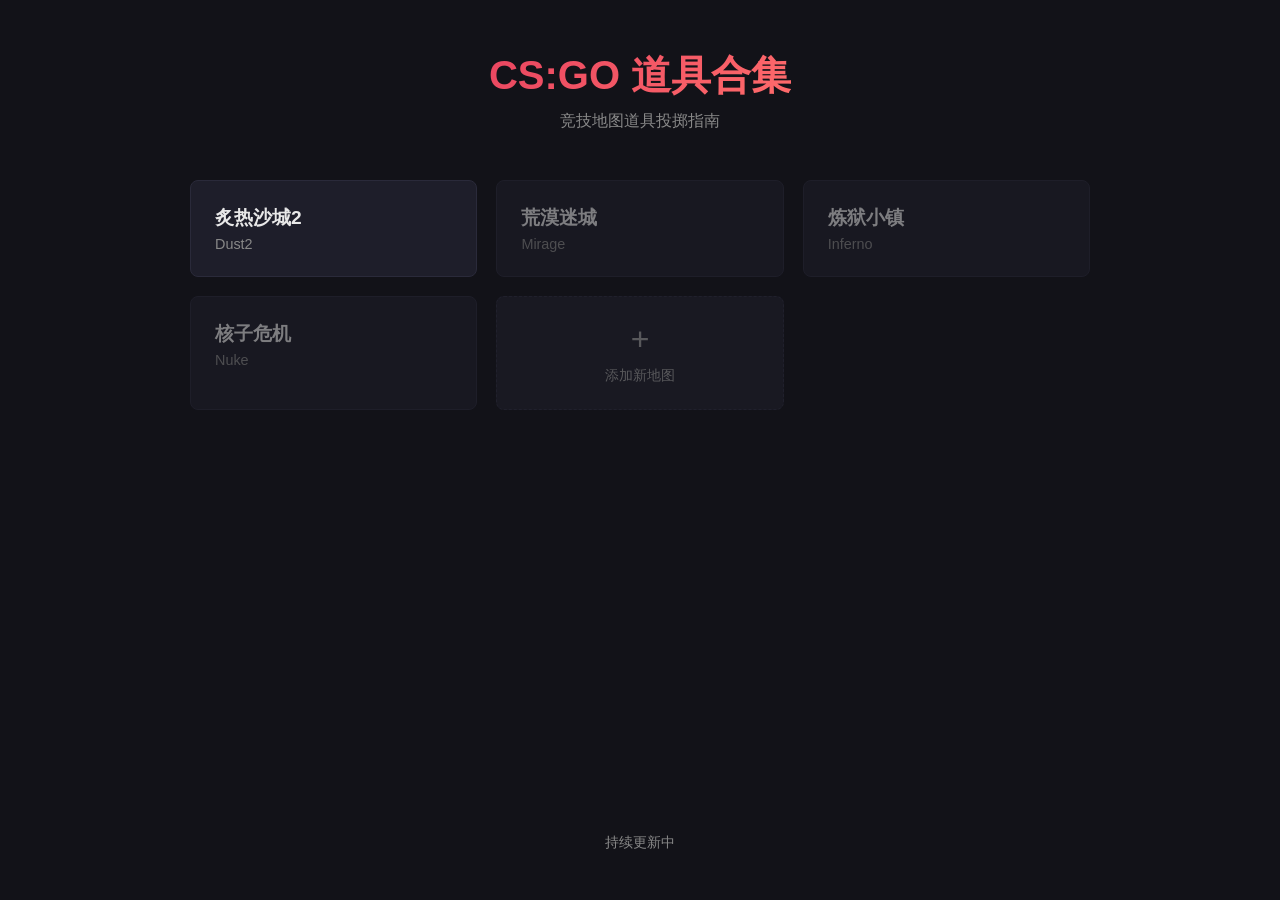
==== index.html @ 6e1cdfcb "feat: 初始化 CS:GO 道具合集网站" ====
<!DOCTYPE html>
<html lang="zh-CN">
<head>
  <meta charset="UTF-8">
  <meta name="viewport" content="width=device-width, initial-scale=1.0">
  <title>CS:GO 道具合集</title>
  <link rel="stylesheet" href="css/style.css">
</head>
<body>
  <div class="landing">
    <header class="landing-header">
      <h1>CS:GO 道具合集</h1>
      <p>竞技地图道具投掷指南</p>
    </header>

    <main class="map-grid" id="mapGrid">
      <!-- JS 动态渲染 -->
    </main>

    <footer class="landing-footer">
      <p>持续更新中</p>
    </footer>
  </div>

  <!-- 添加地图弹窗 -->
  <div class="modal" id="addMapModal">
    <div class="modal-content modal-form">
      <button class="modal-close" onclick="document.getElementById('addMapModal').classList.remove('active');document.body.style.overflow=''">✕</button>
      <h2>添加新地图</h2>
      <form id="addMapForm" onsubmit="return false">
        <div class="form-row">
          <label>地图中文名 *</label>
          <input type="text" id="newMapName" placeholder="例如：荒漠迷城" required>
        </div>
        <div class="form-row">
          <label>地图英文名 *</label>
          <input type="text" id="newMapEn" placeholder="例如：Mirage" required>
        </div>
        <div class="form-row">
          <label>地图俯视图</label>
          <div class="file-upload">
            <input type="file" id="newMapOverview" accept="image/*">
            <span class="file-upload-label">选择图片</span>
          </div>
        </div>
        <button type="button" class="submit-btn" onclick="new App().handleAddMap()">添加</button>
      </form>
    </div>
  </div>

  <script src="js/app.js"></script>
</body>
</html>
---- css/style.css ----
/* ========== 基础样式 ========== */
* {
  margin: 0;
  padding: 0;
  box-sizing: border-box;
}

:root {
  --bg: #121218;
  --bg-card: #1e1e2a;
  --bg-hover: #2a2a3a;
  --text: #e8e8e8;
  --text-dim: #888;
  --accent: #e94560;
  --smoke: #4fc3f7;
  --flash: #ffd54f;
  --molotov: #ff8a65;
  --he: #ef5350;
  --ct: #5c6bc0;
  --t: #ff7043;
  --border: #2a2a3a;
  --radius: 8px;
}

body {
  font-family: -apple-system, BlinkMacSystemFont, "Segoe UI", Roboto, "Microsoft YaHei", sans-serif;
  background: var(--bg);
  color: var(--text);
  min-height: 100vh;
}

a { color: inherit; text-decoration: none; }
button { cursor: pointer; font-family: inherit; }

/* ========== 首页 ========== */
.landing {
  min-height: 100vh;
  display: flex;
  flex-direction: column;
  align-items: center;
  padding: 3rem 1.5rem;
}

.landing-header {
  text-align: center;
  margin-bottom: 3rem;
}

.landing-header h1 {
  font-size: 2.5rem;
  margin-bottom: 0.5rem;
  background: linear-gradient(135deg, var(--accent), #ff6b6b);
  -webkit-background-clip: text;
  -webkit-text-fill-color: transparent;
  background-clip: text;
}

.landing-header p { color: var(--text-dim); }

.map-grid {
  display: grid;
  grid-template-columns: repeat(auto-fill, minmax(260px, 1fr));
  gap: 1.2rem;
  max-width: 900px;
  width: 100%;
}

.map-card {
  background: var(--bg-card);
  border-radius: var(--radius);
  padding: 1.5rem;
  border: 1px solid var(--border);
  transition: all 0.2s;
}

.map-card:hover {
  border-color: var(--accent);
  transform: translateY(-2px);
}

.map-card h2 { font-size: 1.2rem; margin-bottom: 0.3rem; }
.map-card .sub { color: var(--text-dim); font-size: 0.9rem; }
.map-card .count { color: var(--accent); font-size: 0.85rem; margin-top: 0.8rem; display: block; }

.map-card.coming-soon {
  opacity: 0.5;
  cursor: default;
}
.map-card.coming-soon:hover {
  border-color: var(--border);
  transform: none;
}

.landing-footer {
  margin-top: auto;
  padding-top: 3rem;
  color: var(--text-dim);
  font-size: 0.85rem;
}

/* ========== 头部 ========== */
.header {
  display: flex;
  align-items: center;
  gap: 1rem;
  padding: 1rem 1.5rem;
  background: var(--bg-card);
  border-bottom: 1px solid var(--border);
  position: sticky;
  top: 0;
  z-index: 50;
}

.back-link { color: var(--accent); font-size: 0.9rem; }
.back-link:hover { text-decoration: underline; }
.header h1 { font-size: 1.2rem; }

/* ========== 筛选区 ========== */
.filter-section {
  padding: 1rem 1.5rem;
  background: var(--bg-card);
  border-bottom: 1px solid var(--border);
  display: flex;
  flex-wrap: wrap;
  gap: 1.2rem;
}

.filter-group {
  display: flex;
  align-items: center;
  gap: 0.6rem;
}

.filter-label {
  color: var(--text-dim);
  font-size: 0.85rem;
  min-width: 35px;
}

.filter-tags {
  display: flex;
  gap: 0.4rem;
}

.filter-tag {
  padding: 0.35rem 0.8rem;
  border: 1px solid var(--border);
  border-radius: 16px;
  background: transparent;
  color: var(--text-dim);
  font-size: 0.85rem;
  transition: all 0.15s;
}

.filter-tag:hover {
  border-color: var(--text-dim);
  color: var(--text);
}

.filter-tag.active {
  background: var(--accent);
  border-color: var(--accent);
  color: white;
}

.filter-tag.smoke.active { background: var(--smoke); border-color: var(--smoke); color: #111; }
.filter-tag.flash.active { background: var(--flash); border-color: var(--flash); color: #111; }
.filter-tag.molotov.active { background: var(--molotov); border-color: var(--molotov); color: #111; }
.filter-tag.he.active { background: var(--he); border-color: var(--he); color: white; }

/* ========== 图片画廊 ========== */
.gallery {
  padding: 1.5rem;
  display: grid;
  grid-template-columns: repeat(auto-fill, minmax(280px, 1fr));
  gap: 1rem;
}

.loading {
  grid-column: 1 / -1;
  text-align: center;
  color: var(--text-dim);
  padding: 3rem;
}

.empty {
  grid-column: 1 / -1;
  text-align: center;
  color: var(--text-dim);
  padding: 3rem;
}

/* ========== 道具卡片 ========== */
.spot-card {
  background: var(--bg-card);
  border-radius: var(--radius);
  border: 1px solid var(--border);
  overflow: hidden;
  cursor: pointer;
  transition: all 0.2s;
}

.spot-card:hover {
  border-color: var(--accent);
  transform: translateY(-2px);
  box-shadow: 0 8px 24px rgba(233, 69, 96, 0.15);
}

.spot-card-images {
  display: grid;
  grid-template-columns: 1fr 1fr;
  gap: 2px;
  background: var(--border);
}

.spot-card-img {
  aspect-ratio: 16/10;
  background: #252535;
  display: flex;
  align-items: center;
  justify-content: center;
  color: var(--text-dim);
  font-size: 0.8rem;
  position: relative;
  overflow: hidden;
}

.spot-card-img img {
  width: 100%;
  height: 100%;
  object-fit: cover;
}

.spot-card-img .placeholder-text {
  position: absolute;
  font-size: 0.8rem;
  color: var(--text-dim);
}

.spot-card-info {
  padding: 0.8rem 1rem;
  position: relative;
}

.spot-card-name {
  font-size: 1rem;
  font-weight: 600;
  margin-bottom: 0.4rem;
}

.spot-card-tags {
  display: flex;
  gap: 0.3rem;
  flex-wrap: wrap;
}

.spot-tag {
  padding: 0.15rem 0.5rem;
  border-radius: 10px;
  font-size: 0.75rem;
}

.spot-tag.smoke { background: rgba(79, 195, 247, 0.15); color: var(--smoke); }
.spot-tag.flash { background: rgba(255, 213, 79, 0.15); color: var(--flash); }
.spot-tag.molotov { background: rgba(255, 138, 101, 0.15); color: var(--molotov); }
.spot-tag.he { background: rgba(239, 83, 80, 0.15); color: var(--he); }
.spot-tag.ct { background: rgba(92, 107, 192, 0.15); color: var(--ct); }
.spot-tag.t { background: rgba(255, 112, 67, 0.15); color: var(--t); }

/* ========== 弹窗 ========== */
.modal {
  display: none;
  position: fixed;
  inset: 0;
  background: rgba(0,0,0,0.8);
  z-index: 100;
  align-items: center;
  justify-content: center;
  padding: 1rem;
}

.modal.active {
  display: flex;
}

.modal-content {
  background: var(--bg-card);
  border-radius: 12px;
  max-width: 700px;
  width: 100%;
  max-height: 90vh;
  overflow-y: auto;
  position: relative;
}

.modal-close {
  position: absolute;
  top: 1rem;
  right: 1rem;
  background: none;
  border: none;
  color: var(--text-dim);
  font-size: 1.5rem;
  z-index: 10;
}

.modal-close:hover { color: var(--text); }

.modal-images {
  display: grid;
  grid-template-columns: 1fr 1fr;
  gap: 2px;
  background: var(--border);
}

.modal-image-box {
  aspect-ratio: 16/10;
  background: #252535;
  position: relative;
}

.modal-image-box img {
  width: 100%;
  height: 100%;
  object-fit: cover;
}

.modal-image-label {
  position: absolute;
  bottom: 0.5rem;
  left: 0.5rem;
  background: rgba(0,0,0,0.7);
  padding: 0.2rem 0.5rem;
  border-radius: 4px;
  font-size: 0.75rem;
  color: var(--text-dim);
}

.modal-info {
  padding: 1.5rem;
}

.modal-info h2 {
  font-size: 1.3rem;
  margin-bottom: 0.6rem;
}

.modal-tags {
  display: flex;
  gap: 0.4rem;
  margin-bottom: 1rem;
}

.modal-info > p {
  color: var(--text-dim);
  line-height: 1.6;
  margin-bottom: 1.2rem;
}

.modal-lineup {
  background: var(--bg);
  border-radius: var(--radius);
  padding: 1rem;
}

.lineup-row {
  display: flex;
  gap: 1rem;
  padding: 0.4rem 0;
}

.lineup-row + .lineup-row {
  border-top: 1px solid var(--border);
}

.lineup-label {
  color: var(--text-dim);
  min-width: 35px;
  font-size: 0.9rem;
}

/* ========== 添加按钮 ========== */
.header-actions {
  margin-left: auto;
  display: flex;
  gap: 0.5rem;
}

.action-btn {
  padding: 0.4rem 0.8rem;
  border: none;
  border-radius: 6px;
  font-size: 0.85rem;
  font-weight: 500;
  color: white;
}

.import-btn { background: #4caf50; }
.import-btn:hover { filter: brightness(1.1); }
.export-btn { background: #2196f3; }
.export-btn:hover { filter: brightness(1.1); }
.add-btn { background: var(--accent); }
.add-btn:hover { filter: brightness(1.1); }

.add-card {
  display: flex;
  flex-direction: column;
  align-items: center;
  justify-content: center;
  min-height: 100px;
  cursor: pointer;
  border-style: dashed;
  opacity: 0.6;
}

.add-card:hover {
  opacity: 1;
  border-color: var(--accent);
}

.add-icon {
  font-size: 2rem;
  color: var(--text-dim);
  margin-bottom: 0.5rem;
}

.add-text {
  color: var(--text-dim);
  font-size: 0.9rem;
}

/* ========== 删除按钮 ========== */
.delete-btn {
  position: absolute;
  top: 0.5rem;
  right: 0.5rem;
  background: rgba(0,0,0,0.6);
  border: none;
  border-radius: 4px;
  padding: 0.2rem 0.4rem;
  font-size: 0.8rem;
  opacity: 0;
  transition: opacity 0.2s;
}

.spot-card:hover .delete-btn {
  opacity: 1;
}

.delete-btn:hover {
  background: var(--he);
}

/* ========== 表单弹窗 ========== */
.modal-form {
  padding: 2rem;
  max-width: 500px;
}

.modal-form h2 {
  font-size: 1.3rem;
  margin-bottom: 1.5rem;
}

.form-row {
  margin-bottom: 1rem;
}

.form-row label {
  display: block;
  font-size: 0.85rem;
  color: var(--text-dim);
  margin-bottom: 0.3rem;
}

.form-row input,
.form-row select,
.form-row textarea {
  width: 100%;
  padding: 0.6rem 0.8rem;
  background: var(--bg);
  border: 1px solid var(--border);
  border-radius: 6px;
  color: var(--text);
  font-size: 0.9rem;
  font-family: inherit;
}

.form-row input:focus,
.form-row select:focus,
.form-row textarea:focus {
  outline: none;
  border-color: var(--accent);
}

.form-row textarea {
  resize: vertical;
}

.form-row-double {
  display: grid;
  grid-template-columns: 1fr 1fr;
  gap: 0.8rem;
}

.form-row-double .form-row {
  margin-bottom: 0;
}

/* ========== 文件上传 ========== */
.file-upload {
  position: relative;
  display: inline-block;
  width: 100%;
}

.file-upload input[type="file"] {
  position: absolute;
  inset: 0;
  opacity: 0;
  cursor: pointer;
  z-index: 2;
}

.file-upload-label {
  display: block;
  padding: 0.6rem 0.8rem;
  background: var(--bg);
  border: 1px dashed var(--border);
  border-radius: 6px;
  color: var(--text-dim);
  font-size: 0.85rem;
  text-align: center;
  cursor: pointer;
  transition: all 0.15s;
}

.file-upload:hover .file-upload-label {
  border-color: var(--accent);
  color: var(--text);
}

.file-upload input[type="file"]:valid + .file-upload-label {
  border-color: #4caf50;
  border-style: solid;
  color: #4caf50;
}

.submit-btn {
  width: 100%;
  padding: 0.7rem;
  background: var(--accent);
  border: none;
  border-radius: 6px;
  color: white;
  font-size: 1rem;
  font-weight: 500;
  margin-top: 0.5rem;
}

.submit-btn:hover {
  filter: brightness(1.1);
}

/* ========== 响应式 ========== */
@media (max-width: 600px) {
  .landing { padding: 2rem 1rem; }
  .landing-header h1 { font-size: 1.8rem; }
  .map-grid { grid-template-columns: 1fr; }
  .gallery { grid-template-columns: 1fr; padding: 1rem; }
  .filter-section { flex-direction: column; gap: 0.8rem; }
  .modal-images { grid-template-columns: 1fr; }
}

/* ========== 滚动条 ========== */
::-webkit-scrollbar { width: 6px; }
::-webkit-scrollbar-track { background: var(--bg); }
::-webkit-scrollbar-thumb { background: var(--border); border-radius: 3px; }
::-webkit-scrollbar-thumb:hover { background: var(--accent); }
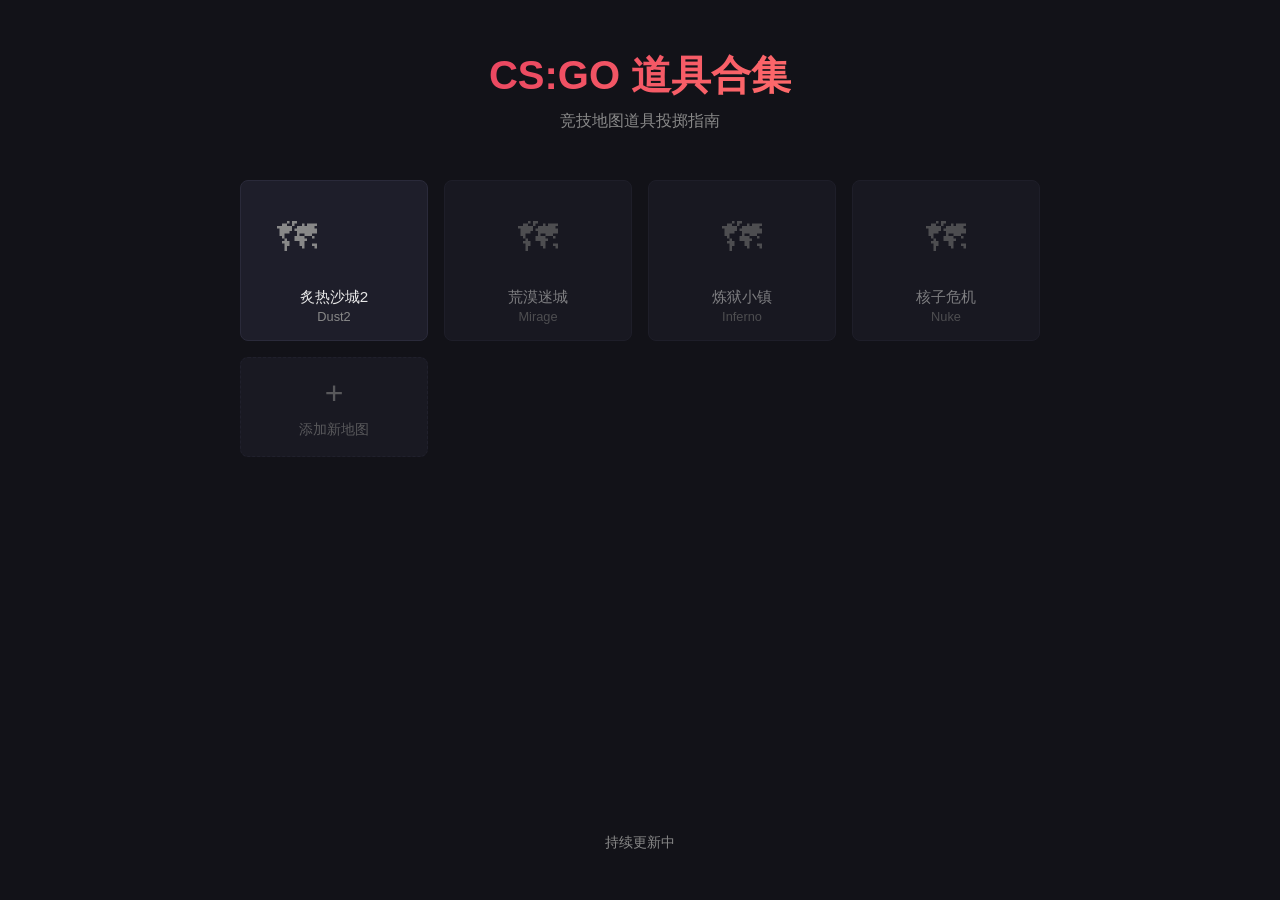
==== commit 2275086b: "添加缓存破坏" ====
--- a/index.html
+++ b/index.html
@@ -4,7 +4,7 @@
   <meta charset="UTF-8">
   <meta name="viewport" content="width=device-width, initial-scale=1.0">
   <title>CS:GO 道具合集</title>
-  <link rel="stylesheet" href="css/style.css">
+  <link rel="stylesheet" href="css/style.css?v=2">
 </head>
 <body>
   <div class="landing">
@@ -48,6 +48,6 @@
     </div>
   </div>
 
-  <script src="js/app.js"></script>
+  <script src="js/app.js?v=2"></script>
 </body>
 </html>
--- a/css/style.css
+++ b/css/style.css
@@ -59,18 +59,23 @@
 
 .map-grid {
   display: grid;
-  grid-template-columns: repeat(auto-fill, minmax(260px, 1fr));
-  gap: 1.2rem;
-  max-width: 900px;
+  grid-template-columns: repeat(4, 1fr);
+  gap: 1rem;
+  max-width: 800px;
   width: 100%;
 }
 
 .map-card {
   background: var(--bg-card);
   border-radius: var(--radius);
-  padding: 1.5rem;
   border: 1px solid var(--border);
   transition: all 0.2s;
+  overflow: hidden;
+  display: flex;
+  flex-direction: column;
+  align-items: center;
+  padding: 1rem;
+  text-align: center;
 }
 
 .map-card:hover {
@@ -78,9 +83,35 @@
   transform: translateY(-2px);
 }
 
-.map-card h2 { font-size: 1.2rem; margin-bottom: 0.3rem; }
-.map-card .sub { color: var(--text-dim); font-size: 0.9rem; }
-.map-card .count { color: var(--accent); font-size: 0.85rem; margin-top: 0.8rem; display: block; }
+.map-card-image {
+  width: 80px;
+  height: 80px;
+  background: transparent;
+  display: flex;
+  align-items: center;
+  justify-content: center;
+  overflow: hidden;
+  margin-bottom: 0.6rem;
+}
+
+.map-card-image img {
+  width: 100%;
+  height: 100%;
+  object-fit: contain;
+}
+
+.map-card-image .placeholder {
+  color: var(--text-dim);
+  font-size: 2.5rem;
+}
+
+.map-card-body {
+  padding: 0;
+}
+
+.map-card-body h2 { font-size: 0.95rem; margin-bottom: 0.1rem; font-weight: 500; }
+.map-card-body .sub { color: var(--text-dim); font-size: 0.8rem; }
+.map-card-body .count { color: var(--accent); font-size: 0.75rem; margin-top: 0.3rem; display: block; }
 
 .map-card.coming-soon {
   opacity: 0.5;
@@ -377,6 +408,11 @@
   color: var(--text-dim);
   min-width: 35px;
   font-size: 0.9rem;
+}
+
+/* ========== 首页地图卡片链接 ========== */
+a.map-card {
+  display: block;
 }
 
 /* ========== 添加按钮 ========== */
@@ -566,7 +602,7 @@
 @media (max-width: 600px) {
   .landing { padding: 2rem 1rem; }
   .landing-header h1 { font-size: 1.8rem; }
-  .map-grid { grid-template-columns: 1fr; }
+  .map-grid { grid-template-columns: repeat(3, 1fr); }
   .gallery { grid-template-columns: 1fr; padding: 1rem; }
   .filter-section { flex-direction: column; gap: 0.8rem; }
   .modal-images { grid-template-columns: 1fr; }
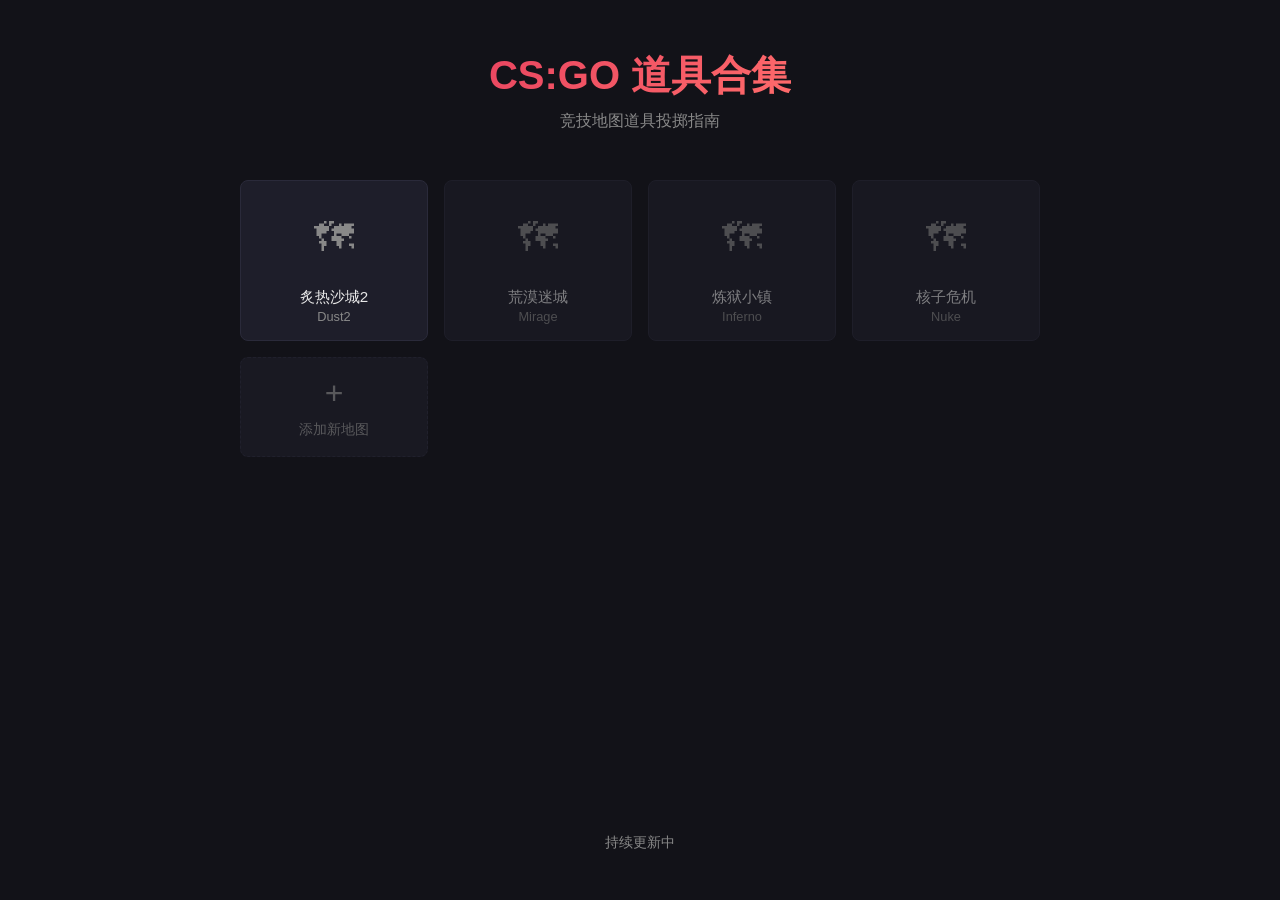
==== commit 0718ba52: "添加地图编辑和删除功能" ====
--- a/index.html
+++ b/index.html
@@ -37,7 +37,7 @@
           <input type="text" id="newMapEn" placeholder="例如：Mirage" required>
         </div>
         <div class="form-row">
-          <label>地图俯视图</label>
+          <label>地图图标</label>
           <div class="file-upload">
             <input type="file" id="newMapOverview" accept="image/*">
             <span class="file-upload-label">选择图片</span>
@@ -48,6 +48,32 @@
     </div>
   </div>
 
-  <script src="js/app.js?v=2"></script>
+  <!-- 编辑地图弹窗 -->
+  <div class="modal" id="editMapModal">
+    <div class="modal-content modal-form">
+      <button class="modal-close" onclick="document.getElementById('editMapModal').classList.remove('active');document.body.style.overflow=''">✕</button>
+      <h2>编辑地图</h2>
+      <form id="editMapForm" onsubmit="return false">
+        <div class="form-row">
+          <label>地图中文名 *</label>
+          <input type="text" id="editMapName" required>
+        </div>
+        <div class="form-row">
+          <label>地图英文名 *</label>
+          <input type="text" id="editMapEn" required>
+        </div>
+        <div class="form-row">
+          <label>更换图标（不选则保留原图标）</label>
+          <div class="file-upload">
+            <input type="file" id="editMapOverview" accept="image/*">
+            <span class="file-upload-label">选择图片</span>
+          </div>
+        </div>
+        <button type="button" class="submit-btn" onclick="new App().handleEditMap()">保存</button>
+      </form>
+    </div>
+  </div>
+
+  <script src="js/app.js?v=3"></script>
 </body>
 </html>
--- a/css/style.css
+++ b/css/style.css
@@ -122,6 +122,52 @@
   transform: none;
 }
 
+/* ========== 地图卡片包裹 ========== */
+.map-card-wrap {
+  position: relative;
+}
+
+.map-card-wrap .map-card {
+  display: flex;
+  flex-direction: column;
+  align-items: center;
+}
+
+.map-edit-btn,
+.map-delete-btn {
+  position: absolute;
+  top: 0.4rem;
+  background: rgba(0,0,0,0.6);
+  border: none;
+  border-radius: 4px;
+  padding: 0.2rem 0.4rem;
+  font-size: 0.75rem;
+  opacity: 0;
+  transition: opacity 0.2s;
+  cursor: pointer;
+}
+
+.map-edit-btn {
+  right: 2rem;
+}
+
+.map-delete-btn {
+  right: 0.4rem;
+}
+
+.map-card-wrap:hover .map-edit-btn,
+.map-card-wrap:hover .map-delete-btn {
+  opacity: 1;
+}
+
+.map-edit-btn:hover {
+  background: #2196f3;
+}
+
+.map-delete-btn:hover {
+  background: var(--he);
+}
+
 .landing-footer {
   margin-top: auto;
   padding-top: 3rem;
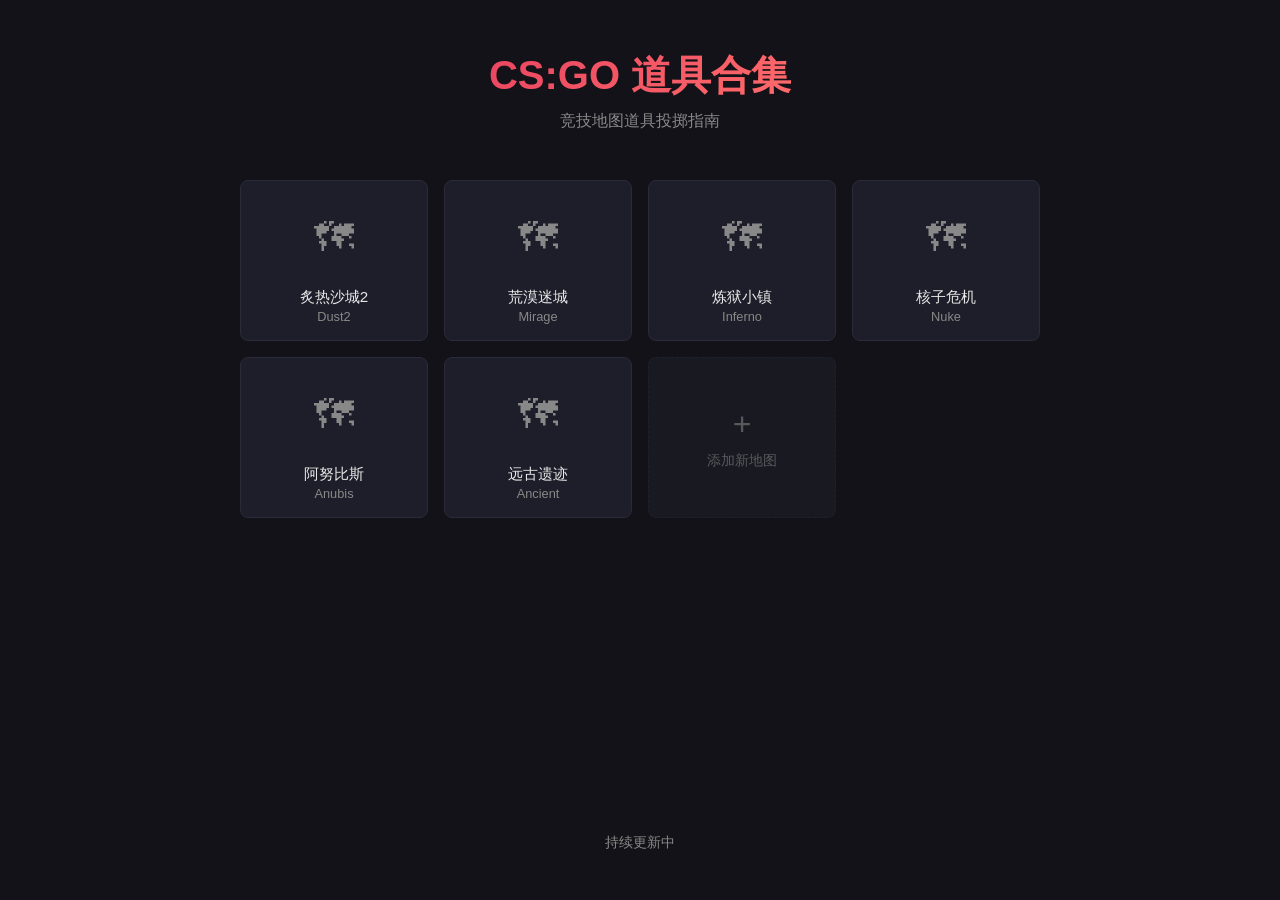
==== commit 0815460c: "优化布局：地图点位图和筛选栏同行显示" ====
--- a/index.html
+++ b/index.html
@@ -4,7 +4,7 @@
   <meta charset="UTF-8">
   <meta name="viewport" content="width=device-width, initial-scale=1.0">
   <title>CS:GO 道具合集</title>
-  <link rel="stylesheet" href="css/style.css?v=2">
+  <link rel="stylesheet" href="css/style.css?v=3">
 </head>
 <body>
   <div class="landing">
@@ -39,11 +39,14 @@
         <div class="form-row">
           <label>地图图标</label>
           <div class="file-upload">
-            <input type="file" id="newMapOverview" accept="image/*">
+            <input type="file" id="newMapOverview" accept="image/*" onchange="previewImage(this, 'newMapPreview')">
             <span class="file-upload-label">选择图片</span>
           </div>
+          <div class="image-preview" id="newMapPreview" style="display:none">
+            <img src="" alt="预览">
+          </div>
         </div>
-        <button type="button" class="submit-btn" onclick="new App().handleAddMap()">添加</button>
+        <button type="button" class="submit-btn" onclick="appInstance.handleAddMap()">添加</button>
       </form>
     </div>
   </div>
@@ -65,15 +68,34 @@
         <div class="form-row">
           <label>更换图标（不选则保留原图标）</label>
           <div class="file-upload">
-            <input type="file" id="editMapOverview" accept="image/*">
+            <input type="file" id="editMapOverview" accept="image/*" onchange="previewImage(this, 'editMapPreview')">
             <span class="file-upload-label">选择图片</span>
           </div>
+          <div class="image-preview" id="editMapPreview" style="display:none">
+            <img src="" alt="预览">
+          </div>
         </div>
-        <button type="button" class="submit-btn" onclick="new App().handleEditMap()">保存</button>
+        <button type="button" class="submit-btn" onclick="appInstance.handleEditMap()">保存</button>
       </form>
     </div>
   </div>
 
+  <script>
+    function previewImage(input, previewId) {
+      const preview = document.getElementById(previewId);
+      const img = preview.querySelector('img');
+      if (input.files && input.files[0]) {
+        const reader = new FileReader();
+        reader.onload = function(e) {
+          img.src = e.target.result;
+          preview.style.display = 'block';
+        };
+        reader.readAsDataURL(input.files[0]);
+      } else {
+        preview.style.display = 'none';
+      }
+    }
+  </script>
   <script src="js/app.js?v=3"></script>
 </body>
 </html>
--- a/css/style.css
+++ b/css/style.css
@@ -81,6 +81,7 @@
 .map-card:hover {
   border-color: var(--accent);
   transform: translateY(-2px);
+  box-shadow: 0 4px 20px rgba(233, 69, 96, 0.3);
 }
 
 .map-card-image {
@@ -143,6 +144,7 @@
   padding: 0.2rem 0.4rem;
   font-size: 0.75rem;
   opacity: 0;
+  pointer-events: none;
   transition: opacity 0.2s;
   cursor: pointer;
 }
@@ -158,6 +160,7 @@
 .map-card-wrap:hover .map-edit-btn,
 .map-card-wrap:hover .map-delete-btn {
   opacity: 1;
+  pointer-events: auto;
 }
 
 .map-edit-btn:hover {
@@ -173,6 +176,64 @@
   padding-top: 3rem;
   color: var(--text-dim);
   font-size: 0.85rem;
+}
+
+/* ========== 工具栏（地图+筛选） ========== */
+.toolbar-section {
+  background: var(--bg-card);
+  border-bottom: 1px solid var(--border);
+  padding: 0.8rem 1.5rem;
+  display: flex;
+  gap: 1.5rem;
+  align-items: center;
+}
+
+/* ========== 地图点位图 ========== */
+.map-overview-section {
+  display: flex;
+  align-items: center;
+  gap: 0.8rem;
+}
+
+.map-overview-display {
+  position: relative;
+}
+
+.map-overview-display img {
+  max-width: 120px;
+  max-height: 80px;
+  border-radius: 6px;
+  object-fit: contain;
+  border: 1px solid var(--border);
+}
+
+.map-overview-change {
+  position: absolute;
+  bottom: 0.2rem;
+  right: 0.2rem;
+  padding: 0.15rem 0.4rem;
+  background: rgba(0,0,0,0.7);
+  border: none;
+  border-radius: 3px;
+  color: white;
+  font-size: 0.65rem;
+  cursor: pointer;
+  opacity: 0;
+  transition: opacity 0.2s;
+}
+
+.map-overview-display:hover .map-overview-change {
+  opacity: 1;
+}
+
+.map-overview-change:hover {
+  background: var(--accent);
+}
+
+.map-overview-upload .file-upload-label {
+  padding: 0.4rem 0.8rem;
+  font-size: 0.8rem;
+  white-space: nowrap;
 }
 
 /* ========== 头部 ========== */
@@ -194,12 +255,10 @@
 
 /* ========== 筛选区 ========== */
 .filter-section {
-  padding: 1rem 1.5rem;
-  background: var(--bg-card);
-  border-bottom: 1px solid var(--border);
   display: flex;
   flex-wrap: wrap;
-  gap: 1.2rem;
+  gap: 1rem;
+  flex: 1;
 }
 
 .filter-group {
@@ -290,6 +349,10 @@
   background: var(--border);
 }
 
+.spot-card-images.three-col {
+  grid-template-columns: 1fr 1fr 1fr;
+}
+
 .spot-card-img {
   aspect-ratio: 16/10;
   background: #252535;
@@ -390,6 +453,10 @@
   background: var(--border);
 }
 
+.modal-images.three-col {
+  grid-template-columns: 1fr 1fr 1fr;
+}
+
 .modal-image-box {
   aspect-ratio: 16/10;
   background: #252535;
@@ -458,7 +525,8 @@
 
 /* ========== 首页地图卡片链接 ========== */
 a.map-card {
-  display: block;
+  display: flex;
+  text-decoration: none;
 }
 
 /* ========== 添加按钮 ========== */
@@ -644,6 +712,20 @@
   filter: brightness(1.1);
 }
 
+/* ========== 图片预览 ========== */
+.image-preview {
+  margin-top: 0.8rem;
+  text-align: center;
+}
+
+.image-preview img {
+  max-width: 120px;
+  max-height: 120px;
+  border-radius: 8px;
+  border: 2px solid var(--border);
+  object-fit: contain;
+}
+
 /* ========== 响应式 ========== */
 @media (max-width: 600px) {
   .landing { padding: 2rem 1rem; }
